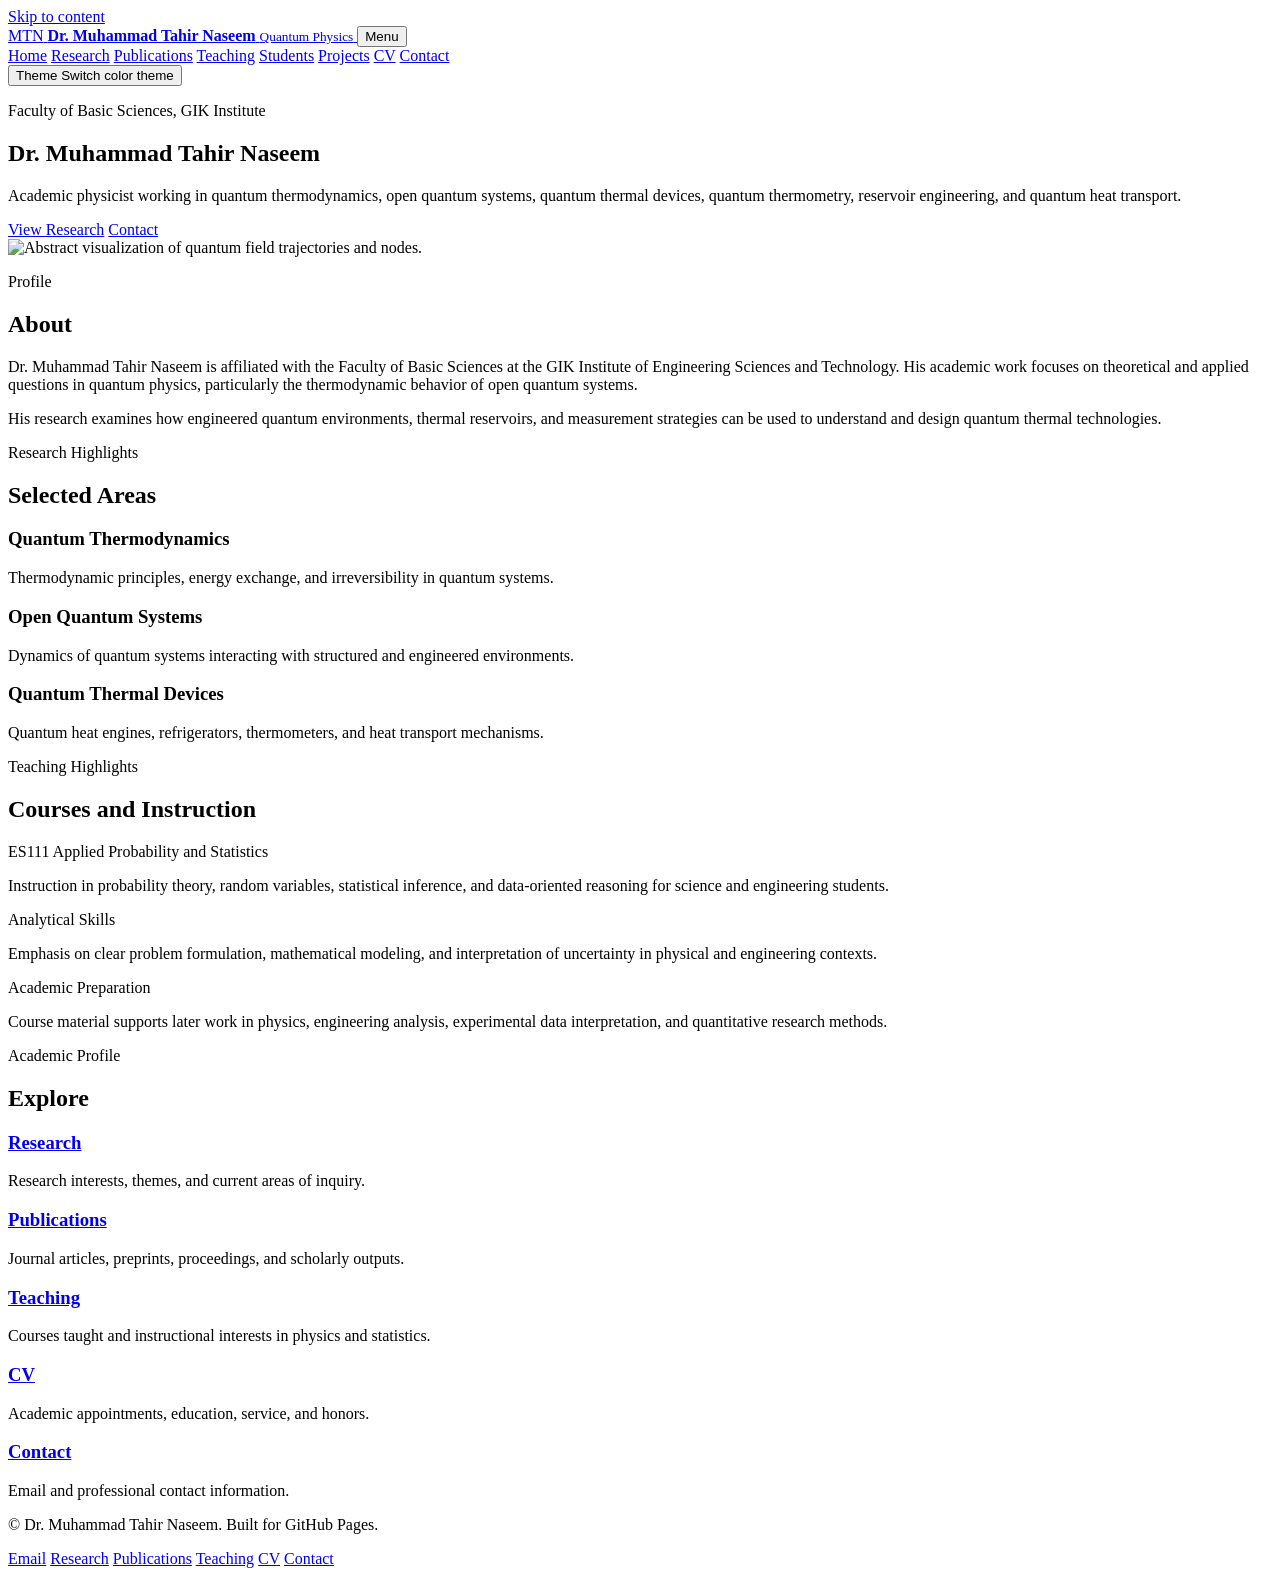
==== index.html @ 57a3befc "Add files via upload" ====
<!doctype html>
<html lang="en">
  <head>
    <meta charset="utf-8">
    <meta name="viewport" content="width=device-width, initial-scale=1">
    <meta name="description" content="Academic homepage of Dr. Muhammad Tahir Naseem, Faculty of Basic Sciences, GIK Institute of Engineering Sciences and Technology.">
    <title>Dr. Muhammad Tahir Naseem | Physicist</title>
    <script src="assets/js/theme-init.js"></script>
    <link rel="stylesheet" href="assets/css/styles.css">
  </head>
  <body>
    <a class="skip-link" href="#main">Skip to content</a>
    <header class="site-header" data-site-header>
      <nav class="nav container" aria-label="Primary navigation">
        <a class="brand" href="index.html" aria-label="Home">
          <span class="brand-mark" aria-hidden="true">MTN</span>
          <span>
            <strong>Dr. Muhammad Tahir Naseem</strong>
            <small>Quantum Physics</small>
          </span>
        </a>
        <button class="nav-toggle" type="button" aria-expanded="false" aria-controls="nav-menu" data-nav-toggle>
          <span></span>
          <span></span>
          <span></span>
          <span class="sr-only">Menu</span>
        </button>
        <div class="nav-menu" id="nav-menu" data-nav-menu>
          <a href="index.html">Home</a>
          <a href="research.html">Research</a>
          <a href="publications.html">Publications</a>
          <a href="teaching.html">Teaching</a>
          <a href="students.html">Students</a>
          <a href="projects.html">Projects</a>
          <a href="cv.html">CV</a>
          <a href="contact.html">Contact</a>
        </div>
        <button class="theme-toggle" type="button" data-theme-toggle aria-label="Switch color theme" title="Switch color theme">
          <span data-theme-icon aria-hidden="true">Theme</span>
          <span class="sr-only" data-theme-label>Switch color theme</span>
        </button>
      </nav>
    </header>

    <main id="main">
      <section class="hero">
        <div class="container hero-grid">
          <div class="hero-copy">
            <p class="eyebrow">Faculty of Basic Sciences, GIK Institute</p>
            <h1>Dr. Muhammad Tahir Naseem</h1>
            <p class="lead">Academic physicist working in quantum thermodynamics, open quantum systems, quantum thermal devices, quantum thermometry, reservoir engineering, and quantum heat transport.</p>
            <div class="hero-actions">
              <a class="button" href="research.html">View Research</a>
              <a class="button secondary" href="contact.html">Contact</a>
            </div>
          </div>
          <div class="hero-visual">
            <img src="assets/img/physics-field.svg" alt="Abstract visualization of quantum field trajectories and nodes.">
          </div>
        </div>
      </section>

      <section class="section">
        <div class="container two-column">
          <div>
            <p class="section-kicker">Profile</p>
            <h2>About</h2>
          </div>
          <div class="prose">
            <p>Dr. Muhammad Tahir Naseem is affiliated with the Faculty of Basic Sciences at the GIK Institute of Engineering Sciences and Technology. His academic work focuses on theoretical and applied questions in quantum physics, particularly the thermodynamic behavior of open quantum systems.</p>
            <p>His research examines how engineered quantum environments, thermal reservoirs, and measurement strategies can be used to understand and design quantum thermal technologies.</p>
          </div>
        </div>
      </section>

      <section class="section muted">
        <div class="container">
          <div class="section-heading">
            <p class="section-kicker">Research Highlights</p>
            <h2>Selected Areas</h2>
          </div>
          <div class="feature-grid">
            <article class="feature-card">
              <span class="icon-dot"></span>
              <h3>Quantum Thermodynamics</h3>
              <p>Thermodynamic principles, energy exchange, and irreversibility in quantum systems.</p>
            </article>
            <article class="feature-card">
              <span class="icon-dot"></span>
              <h3>Open Quantum Systems</h3>
              <p>Dynamics of quantum systems interacting with structured and engineered environments.</p>
            </article>
            <article class="feature-card">
              <span class="icon-dot"></span>
              <h3>Quantum Thermal Devices</h3>
              <p>Quantum heat engines, refrigerators, thermometers, and heat transport mechanisms.</p>
            </article>
          </div>
        </div>
      </section>

      <section class="section">
        <div class="container news-layout">
          <div>
            <p class="section-kicker">Teaching Highlights</p>
            <h2>Courses and Instruction</h2>
          </div>
          <div class="timeline compact">
            <article>
              <time>ES111 Applied Probability and Statistics</time>
              <p>Instruction in probability theory, random variables, statistical inference, and data-oriented reasoning for science and engineering students.</p>
            </article>
            <article>
              <time>Analytical Skills</time>
              <p>Emphasis on clear problem formulation, mathematical modeling, and interpretation of uncertainty in physical and engineering contexts.</p>
            </article>
            <article>
              <time>Academic Preparation</time>
              <p>Course material supports later work in physics, engineering analysis, experimental data interpretation, and quantitative research methods.</p>
            </article>
          </div>
        </div>
      </section>

      <section class="section muted">
        <div class="container">
          <div class="section-heading">
            <p class="section-kicker">Academic Profile</p>
            <h2>Explore</h2>
          </div>
          <div class="feature-grid">
            <article class="feature-card">
              <h3><a href="research.html">Research</a></h3>
              <p>Research interests, themes, and current areas of inquiry.</p>
            </article>
            <article class="feature-card">
              <h3><a href="publications.html">Publications</a></h3>
              <p>Journal articles, preprints, proceedings, and scholarly outputs.</p>
            </article>
            <article class="feature-card">
              <h3><a href="teaching.html">Teaching</a></h3>
              <p>Courses taught and instructional interests in physics and statistics.</p>
            </article>
            <article class="feature-card">
              <h3><a href="cv.html">CV</a></h3>
              <p>Academic appointments, education, service, and honors.</p>
            </article>
            <article class="feature-card">
              <h3><a href="contact.html">Contact</a></h3>
              <p>Email and professional contact information.</p>
            </article>
          </div>
        </div>
      </section>
    </main>

    <footer class="site-footer">
      <div class="container footer-grid">
        <p>&copy; <span data-year></span> Dr. Muhammad Tahir Naseem. Built for GitHub Pages.</p>
        <div class="footer-links">
          <a href="mailto:tahir.naseem@giki.edu.pk">Email</a>
          <a href="research.html">Research</a>
          <a href="publications.html">Publications</a>
          <a href="teaching.html">Teaching</a>
          <a href="cv.html">CV</a>
          <a href="contact.html">Contact</a>
        </div>
      </div>
    </footer>
    <script src="assets/js/main.js"></script>
  </body>
</html>
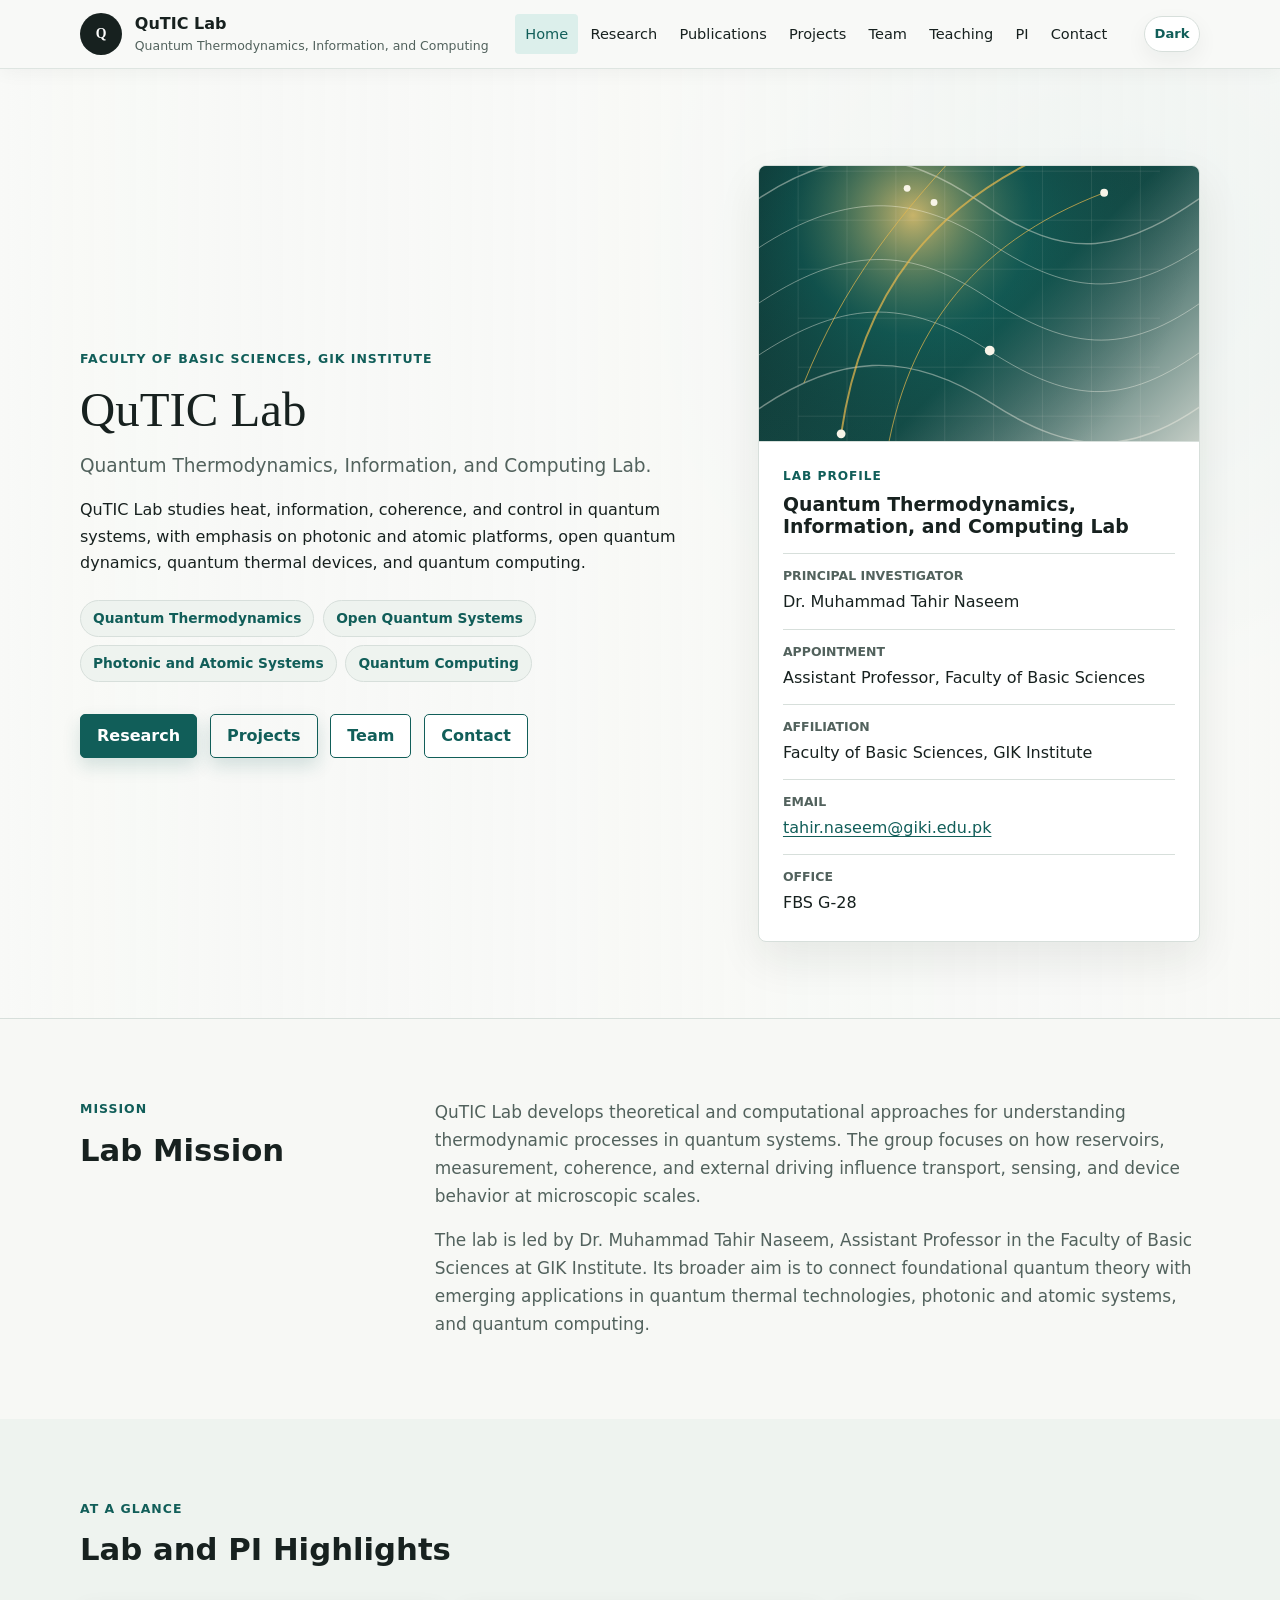
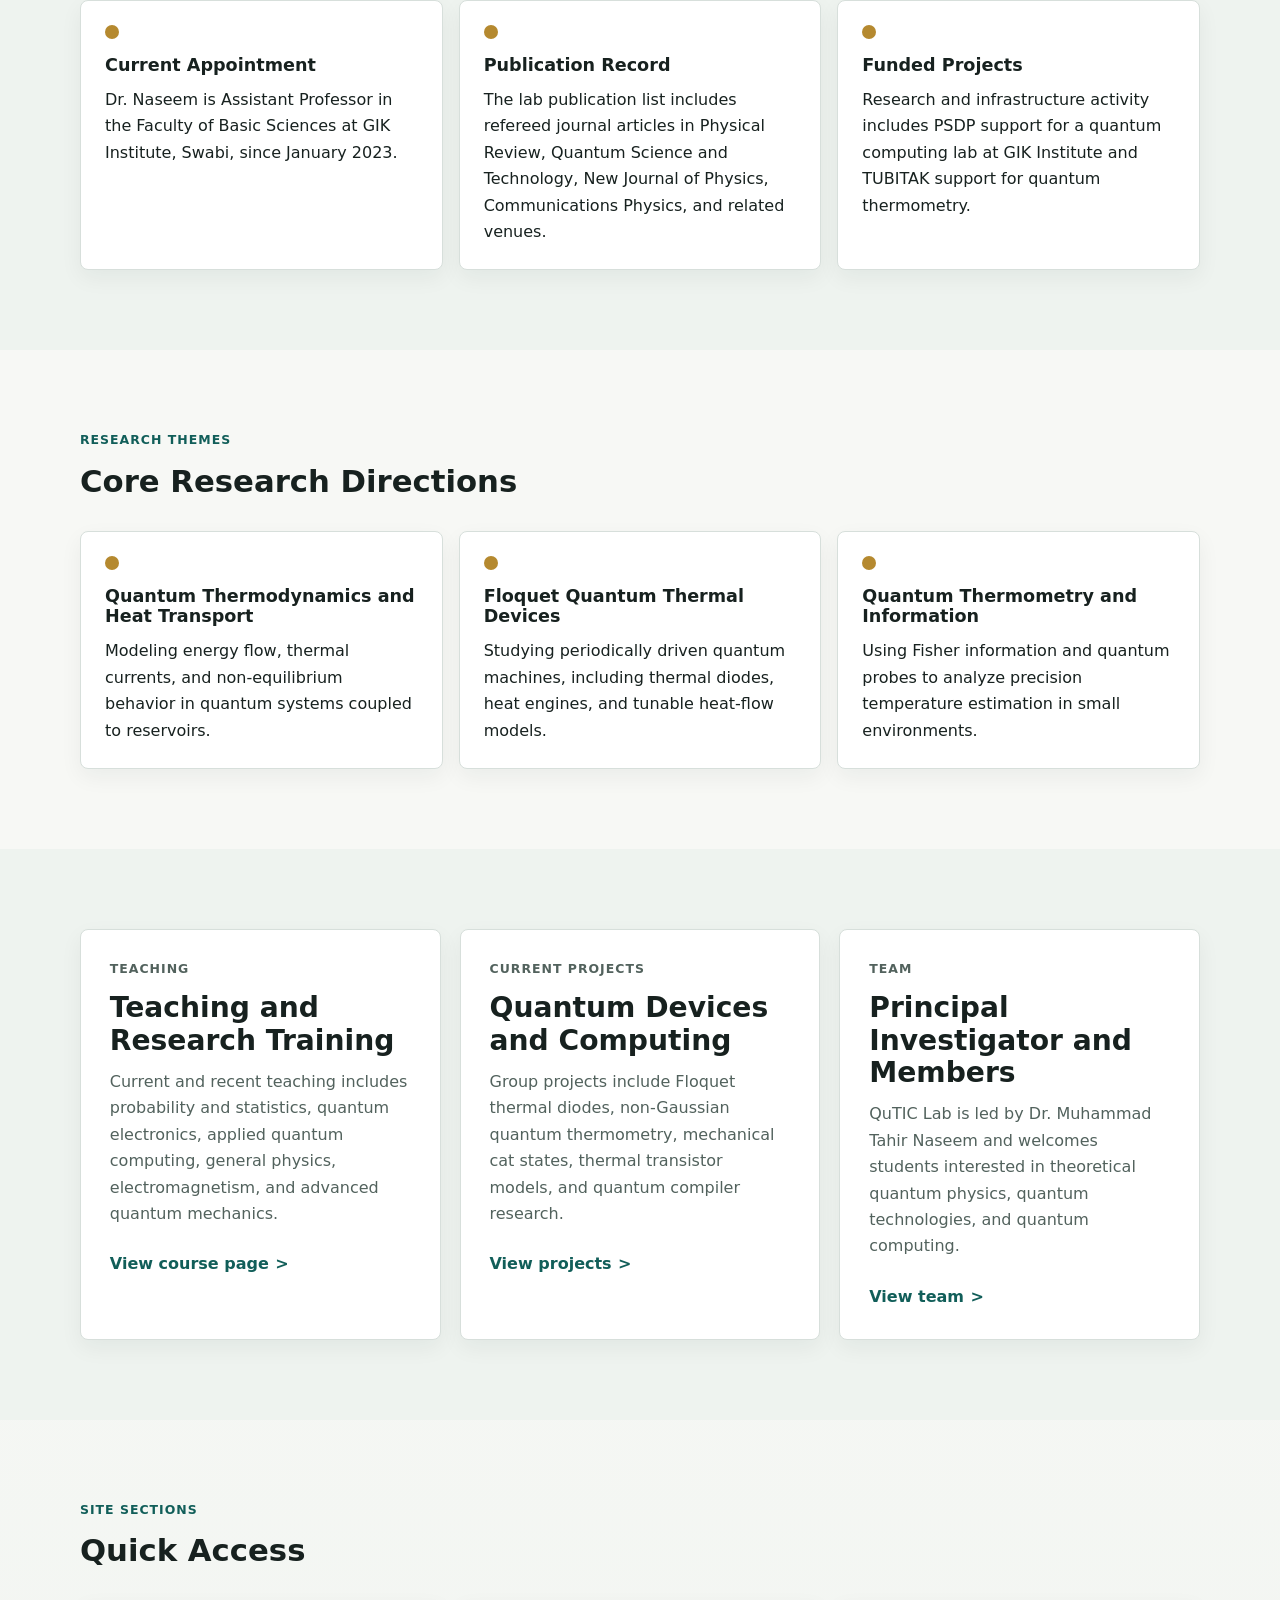
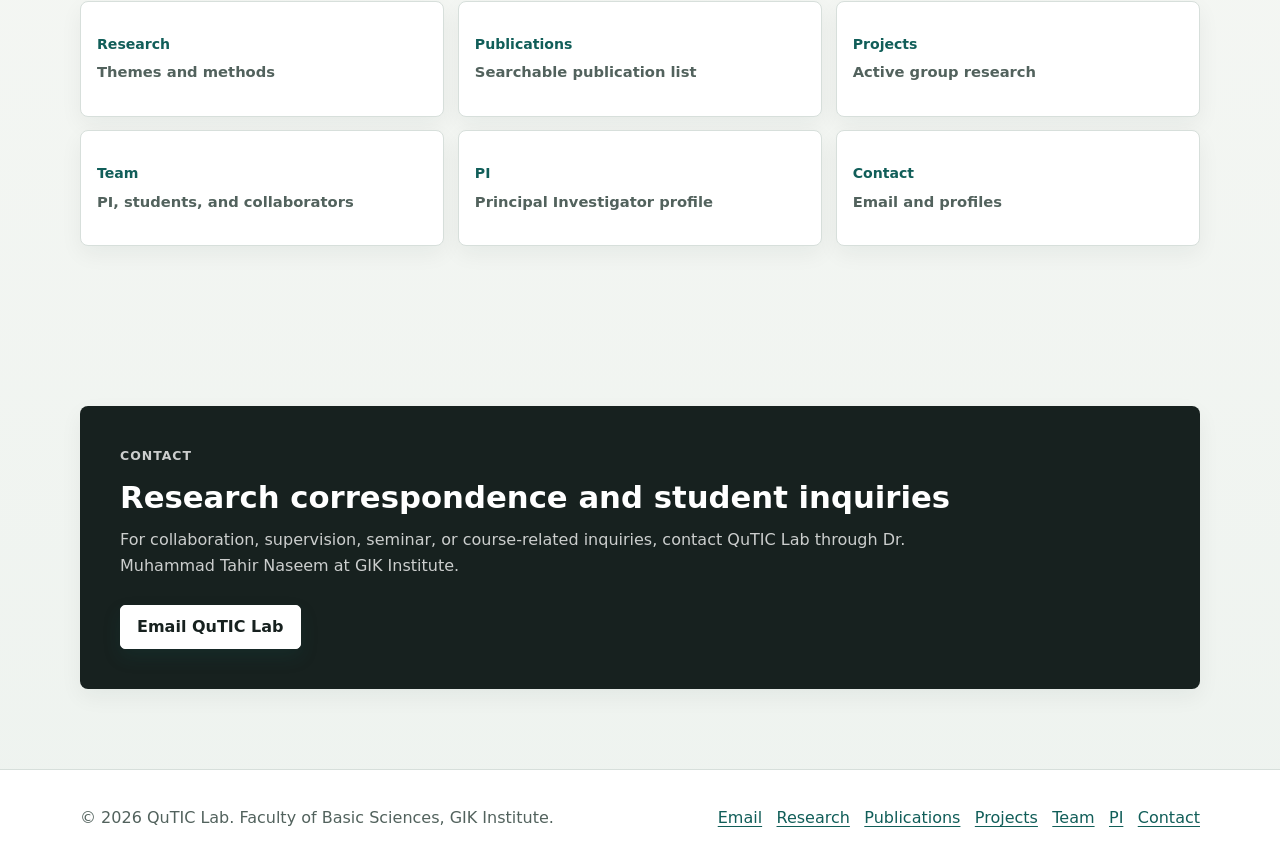
==== commit 73e7a7d0: "Add files via upload" ====
--- a/index.html
+++ b/index.html
@@ -3,8 +3,8 @@
   <head>
     <meta charset="utf-8">
     <meta name="viewport" content="width=device-width, initial-scale=1">
-    <meta name="description" content="Academic homepage of Dr. Muhammad Tahir Naseem, Faculty of Basic Sciences, GIK Institute of Engineering Sciences and Technology.">
-    <title>Dr. Muhammad Tahir Naseem | Physicist</title>
+    <meta name="description" content="QuTIC Lab: Quantum Thermodynamics, Information, and Computing Lab at the Faculty of Basic Sciences, GIK Institute of Engineering Sciences and Technology.">
+    <title>QuTIC Lab | Quantum Thermodynamics, Information, and Computing</title>
     <script src="assets/js/theme-init.js"></script>
     <link rel="stylesheet" href="assets/css/styles.css">
   </head>
@@ -13,10 +13,10 @@
     <header class="site-header" data-site-header>
       <nav class="nav container" aria-label="Primary navigation">
         <a class="brand" href="index.html" aria-label="Home">
-          <span class="brand-mark" aria-hidden="true">MTN</span>
+          <span class="brand-mark" aria-hidden="true">Q</span>
           <span>
-            <strong>Dr. Muhammad Tahir Naseem</strong>
-            <small>Quantum Physics</small>
+            <strong>QuTIC Lab</strong>
+            <small>Quantum Thermodynamics, Information, and Computing</small>
           </span>
         </a>
         <button class="nav-toggle" type="button" aria-expanded="false" aria-controls="nav-menu" data-nav-toggle>
@@ -29,10 +29,10 @@
           <a href="index.html">Home</a>
           <a href="research.html">Research</a>
           <a href="publications.html">Publications</a>
+          <a href="projects.html">Projects</a>
+          <a href="students.html">Team</a>
           <a href="teaching.html">Teaching</a>
-          <a href="students.html">Students</a>
-          <a href="projects.html">Projects</a>
-          <a href="cv.html">CV</a>
+          <a href="cv.html">PI</a>
           <a href="contact.html">Contact</a>
         </div>
         <button class="theme-toggle" type="button" data-theme-toggle aria-label="Switch color theme" title="Switch color theme">
@@ -43,32 +43,70 @@
     </header>
 
     <main id="main">
-      <section class="hero">
+      <section class="hero academic-hero">
         <div class="container hero-grid">
           <div class="hero-copy">
             <p class="eyebrow">Faculty of Basic Sciences, GIK Institute</p>
-            <h1>Dr. Muhammad Tahir Naseem</h1>
-            <p class="lead">Academic physicist working in quantum thermodynamics, open quantum systems, quantum thermal devices, quantum thermometry, reservoir engineering, and quantum heat transport.</p>
+            <h1>QuTIC Lab</h1>
+            <p class="lead">Quantum Thermodynamics, Information, and Computing Lab.</p>
+            <p>QuTIC Lab studies heat, information, coherence, and control in quantum systems, with emphasis on photonic and atomic platforms, open quantum dynamics, quantum thermal devices, and quantum computing.</p>
+            <ul class="hero-tags" aria-label="Research areas">
+              <li>Quantum Thermodynamics</li>
+              <li>Open Quantum Systems</li>
+              <li>Photonic and Atomic Systems</li>
+              <li>Quantum Computing</li>
+            </ul>
             <div class="hero-actions">
-              <a class="button" href="research.html">View Research</a>
-              <a class="button secondary" href="contact.html">Contact</a>
+              <a class="button" href="research.html">Research</a>
+              <a class="button secondary" href="projects.html">Projects</a>
+              <a class="button quiet" href="students.html">Team</a>
+              <a class="button quiet" href="contact.html">Contact</a>
             </div>
           </div>
-          <div class="hero-visual">
-            <img src="assets/img/physics-field.svg" alt="Abstract visualization of quantum field trajectories and nodes.">
-          </div>
+
+          <aside class="profile-panel" aria-label="Academic profile summary">
+            <div class="profile-visual">
+              <img src="assets/img/physics-field.svg" alt="Abstract visualization of quantum field trajectories and nodes.">
+            </div>
+            <div class="profile-details">
+              <p class="profile-label">Lab Profile</p>
+              <h2>Quantum Thermodynamics, Information, and Computing Lab</h2>
+              <dl class="profile-list">
+                <div>
+                  <dt>Principal Investigator</dt>
+                  <dd>Dr. Muhammad Tahir Naseem</dd>
+                </div>
+                <div>
+                  <dt>Appointment</dt>
+                  <dd>Assistant Professor, Faculty of Basic Sciences</dd>
+                </div>
+                <div>
+                  <dt>Affiliation</dt>
+                  <dd>Faculty of Basic Sciences, GIK Institute</dd>
+                </div>
+                <div>
+                  <dt>Email</dt>
+                  <dd><a href="mailto:tahir.naseem@giki.edu.pk">tahir.naseem@giki.edu.pk</a></dd>
+                </div>
+                <div>
+                  <dt>Office</dt>
+                  <dd>FBS G-28</dd>
+                </div>
+              </dl>
+            </div>
+          </aside>
         </div>
       </section>
 
       <section class="section">
         <div class="container two-column">
           <div>
-            <p class="section-kicker">Profile</p>
-            <h2>About</h2>
+            <p class="section-kicker">Mission</p>
+            <h2>Lab Mission</h2>
           </div>
           <div class="prose">
-            <p>Dr. Muhammad Tahir Naseem is affiliated with the Faculty of Basic Sciences at the GIK Institute of Engineering Sciences and Technology. His academic work focuses on theoretical and applied questions in quantum physics, particularly the thermodynamic behavior of open quantum systems.</p>
-            <p>His research examines how engineered quantum environments, thermal reservoirs, and measurement strategies can be used to understand and design quantum thermal technologies.</p>
+            <p>QuTIC Lab develops theoretical and computational approaches for understanding thermodynamic processes in quantum systems. The group focuses on how reservoirs, measurement, coherence, and external driving influence transport, sensing, and device behavior at microscopic scales.</p>
+            <p>The lab is led by Dr. Muhammad Tahir Naseem, Assistant Professor in the Faculty of Basic Sciences at GIK Institute. Its broader aim is to connect foundational quantum theory with emerging applications in quantum thermal technologies, photonic and atomic systems, and quantum computing.</p>
           </div>
         </div>
       </section>
@@ -76,93 +114,133 @@
       <section class="section muted">
         <div class="container">
           <div class="section-heading">
-            <p class="section-kicker">Research Highlights</p>
-            <h2>Selected Areas</h2>
+            <p class="section-kicker">At a Glance</p>
+            <h2>Lab and PI Highlights</h2>
           </div>
           <div class="feature-grid">
             <article class="feature-card">
               <span class="icon-dot"></span>
-              <h3>Quantum Thermodynamics</h3>
-              <p>Thermodynamic principles, energy exchange, and irreversibility in quantum systems.</p>
-            </article>
-            <article class="feature-card">
-              <span class="icon-dot"></span>
-              <h3>Open Quantum Systems</h3>
-              <p>Dynamics of quantum systems interacting with structured and engineered environments.</p>
-            </article>
-            <article class="feature-card">
-              <span class="icon-dot"></span>
-              <h3>Quantum Thermal Devices</h3>
-              <p>Quantum heat engines, refrigerators, thermometers, and heat transport mechanisms.</p>
-            </article>
-          </div>
-        </div>
-      </section>
-
-      <section class="section">
-        <div class="container news-layout">
-          <div>
-            <p class="section-kicker">Teaching Highlights</p>
-            <h2>Courses and Instruction</h2>
-          </div>
-          <div class="timeline compact">
-            <article>
-              <time>ES111 Applied Probability and Statistics</time>
-              <p>Instruction in probability theory, random variables, statistical inference, and data-oriented reasoning for science and engineering students.</p>
-            </article>
-            <article>
-              <time>Analytical Skills</time>
-              <p>Emphasis on clear problem formulation, mathematical modeling, and interpretation of uncertainty in physical and engineering contexts.</p>
-            </article>
-            <article>
-              <time>Academic Preparation</time>
-              <p>Course material supports later work in physics, engineering analysis, experimental data interpretation, and quantitative research methods.</p>
-            </article>
-          </div>
-        </div>
-      </section>
-
-      <section class="section muted">
+              <h3>Current Appointment</h3>
+              <p>Dr. Naseem is Assistant Professor in the Faculty of Basic Sciences at GIK Institute, Swabi, since January 2023.</p>
+            </article>
+            <article class="feature-card">
+              <span class="icon-dot"></span>
+              <h3>Publication Record</h3>
+              <p>The lab publication list includes refereed journal articles in Physical Review, Quantum Science and Technology, New Journal of Physics, Communications Physics, and related venues.</p>
+            </article>
+            <article class="feature-card">
+              <span class="icon-dot"></span>
+              <h3>Funded Projects</h3>
+              <p>Research and infrastructure activity includes PSDP support for a quantum computing lab at GIK Institute and TUBITAK support for quantum thermometry.</p>
+            </article>
+          </div>
+        </div>
+      </section>
+
+      <section class="section">
         <div class="container">
           <div class="section-heading">
-            <p class="section-kicker">Academic Profile</p>
-            <h2>Explore</h2>
-          </div>
-          <div class="feature-grid">
-            <article class="feature-card">
-              <h3><a href="research.html">Research</a></h3>
-              <p>Research interests, themes, and current areas of inquiry.</p>
-            </article>
-            <article class="feature-card">
-              <h3><a href="publications.html">Publications</a></h3>
-              <p>Journal articles, preprints, proceedings, and scholarly outputs.</p>
-            </article>
-            <article class="feature-card">
-              <h3><a href="teaching.html">Teaching</a></h3>
-              <p>Courses taught and instructional interests in physics and statistics.</p>
-            </article>
-            <article class="feature-card">
-              <h3><a href="cv.html">CV</a></h3>
-              <p>Academic appointments, education, service, and honors.</p>
-            </article>
-            <article class="feature-card">
-              <h3><a href="contact.html">Contact</a></h3>
-              <p>Email and professional contact information.</p>
-            </article>
-          </div>
+            <p class="section-kicker">Research Themes</p>
+            <h2>Core Research Directions</h2>
+          </div>
+          <div class="feature-grid elevated-grid">
+            <article class="feature-card">
+              <span class="icon-dot"></span>
+              <h3>Quantum Thermodynamics and Heat Transport</h3>
+              <p>Modeling energy flow, thermal currents, and non-equilibrium behavior in quantum systems coupled to reservoirs.</p>
+            </article>
+            <article class="feature-card">
+              <span class="icon-dot"></span>
+              <h3>Floquet Quantum Thermal Devices</h3>
+              <p>Studying periodically driven quantum machines, including thermal diodes, heat engines, and tunable heat-flow models.</p>
+            </article>
+            <article class="feature-card">
+              <span class="icon-dot"></span>
+              <h3>Quantum Thermometry and Information</h3>
+              <p>Using Fisher information and quantum probes to analyze precision temperature estimation in small environments.</p>
+            </article>
+          </div>
+        </div>
+      </section>
+
+      <section class="section muted">
+        <div class="container academic-split">
+          <article class="highlight-panel">
+            <p class="section-kicker">Teaching</p>
+            <h2>Teaching and Research Training</h2>
+            <p>Current and recent teaching includes probability and statistics, quantum electronics, applied quantum computing, general physics, electromagnetism, and advanced quantum mechanics.</p>
+            <a class="text-link" href="teaching.html">View course page</a>
+          </article>
+          <article class="highlight-panel">
+            <p class="section-kicker">Current Projects</p>
+            <h2>Quantum Devices and Computing</h2>
+            <p>Group projects include Floquet thermal diodes, non-Gaussian quantum thermometry, mechanical cat states, thermal transistor models, and quantum compiler research.</p>
+            <a class="text-link" href="projects.html">View projects</a>
+          </article>
+          <article class="highlight-panel">
+            <p class="section-kicker">Team</p>
+            <h2>Principal Investigator and Members</h2>
+            <p>QuTIC Lab is led by Dr. Muhammad Tahir Naseem and welcomes students interested in theoretical quantum physics, quantum technologies, and quantum computing.</p>
+            <a class="text-link" href="students.html">View team</a>
+          </article>
+        </div>
+      </section>
+
+      <section class="section">
+        <div class="container">
+          <div class="section-heading">
+            <p class="section-kicker">Site Sections</p>
+            <h2>Quick Access</h2>
+          </div>
+          <div class="academic-link-grid">
+            <a class="academic-link-card" href="research.html">
+              <span>Research</span>
+              <strong>Themes and methods</strong>
+            </a>
+            <a class="academic-link-card" href="publications.html">
+              <span>Publications</span>
+              <strong>Searchable publication list</strong>
+            </a>
+            <a class="academic-link-card" href="projects.html">
+              <span>Projects</span>
+              <strong>Active group research</strong>
+            </a>
+            <a class="academic-link-card" href="students.html">
+              <span>Team</span>
+              <strong>PI, students, and collaborators</strong>
+            </a>
+            <a class="academic-link-card" href="cv.html">
+              <span>PI</span>
+              <strong>Principal Investigator profile</strong>
+            </a>
+            <a class="academic-link-card" href="contact.html">
+              <span>Contact</span>
+              <strong>Email and profiles</strong>
+            </a>
+          </div>
+        </div>
+      </section>
+
+      <section class="section">
+        <div class="container callout">
+          <p class="section-kicker">Contact</p>
+          <h2>Research correspondence and student inquiries</h2>
+          <p>For collaboration, supervision, seminar, or course-related inquiries, contact QuTIC Lab through Dr. Muhammad Tahir Naseem at GIK Institute.</p>
+          <a class="button" href="mailto:tahir.naseem@giki.edu.pk">Email QuTIC Lab</a>
         </div>
       </section>
     </main>
 
     <footer class="site-footer">
       <div class="container footer-grid">
-        <p>&copy; <span data-year></span> Dr. Muhammad Tahir Naseem. Built for GitHub Pages.</p>
+        <p>&copy; <span data-year></span> QuTIC Lab. Faculty of Basic Sciences, GIK Institute.</p>
         <div class="footer-links">
           <a href="mailto:tahir.naseem@giki.edu.pk">Email</a>
           <a href="research.html">Research</a>
           <a href="publications.html">Publications</a>
-          <a href="teaching.html">Teaching</a>
-          <a href="cv.html">CV</a>
+          <a href="projects.html">Projects</a>
+          <a href="students.html">Team</a>
+          <a href="cv.html">PI</a>
           <a href="contact.html">Contact</a>
         </div>
       </div>
--- a/assets/css/styles.css
+++ b/assets/css/styles.css
@@ -0,0 +1,1417 @@
+:root {
+  --bg: #f7f8f5;
+  --surface: #ffffff;
+  --surface-soft: #eef3ef;
+  --ink: #17211f;
+  --muted: #52625d;
+  --line: #d7dfdb;
+  --accent: #0f766e;
+  --accent-dark: #115e59;
+  --accent-soft: #dcefeb;
+  --gold: #b5892f;
+  --header-bg: rgba(248, 249, 247, 0.94);
+  --header-border: rgba(217, 224, 220, 0.8);
+  --hero-overlay-start: rgba(248, 249, 247, 0.96);
+  --hero-overlay-end: rgba(248, 249, 247, 0.72);
+  --button-text: #ffffff;
+  --brand-mark-bg: #17211f;
+  --brand-mark-text: #ffffff;
+  --skip-bg: #17211f;
+  --skip-text: #ffffff;
+  --callout-bg: #17211f;
+  --callout-text: #ffffff;
+  --callout-muted: rgba(255, 255, 255, 0.78);
+  --hover-border: rgba(17, 94, 89, 0.32);
+  --focus-ring: rgba(15, 118, 110, 0.28);
+  --shadow: 0 18px 44px rgba(23, 33, 31, 0.08);
+  --card-shadow: 0 8px 22px rgba(23, 33, 31, 0.055);
+  --card-shadow-hover: 0 14px 30px rgba(23, 33, 31, 0.09);
+  --max: 1120px;
+  color-scheme: light;
+}
+
+@media (prefers-color-scheme: dark) {
+  :root:not([data-theme="light"]) {
+    --bg: #0f1413;
+    --surface: #151d1b;
+    --surface-soft: #1d2926;
+    --ink: #eef7f3;
+    --muted: #b8c9c4;
+    --line: #30413d;
+    --accent: #6ee7d8;
+    --accent-dark: #78ddd2;
+    --accent-soft: #173d38;
+    --gold: #d6ad4d;
+    --header-bg: rgba(15, 20, 19, 0.94);
+    --header-border: rgba(48, 65, 61, 0.9);
+    --hero-overlay-start: rgba(15, 20, 19, 0.98);
+    --hero-overlay-end: rgba(15, 20, 19, 0.78);
+    --button-text: #061412;
+    --brand-mark-bg: #78ddd2;
+    --brand-mark-text: #061412;
+    --skip-bg: #eef7f3;
+    --skip-text: #061412;
+    --callout-bg: #dcefeb;
+    --callout-text: #061412;
+    --callout-muted: rgba(6, 20, 18, 0.72);
+    --hover-border: rgba(120, 221, 210, 0.42);
+    --focus-ring: rgba(110, 231, 216, 0.3);
+    --shadow: 0 18px 45px rgba(0, 0, 0, 0.32);
+    --card-shadow: 0 8px 24px rgba(0, 0, 0, 0.22);
+    --card-shadow-hover: 0 14px 34px rgba(0, 0, 0, 0.34);
+    color-scheme: dark;
+  }
+}
+
+:root[data-theme="dark"] {
+  --bg: #0f1413;
+  --surface: #151d1b;
+  --surface-soft: #1d2926;
+  --ink: #eef7f3;
+  --muted: #b8c9c4;
+  --line: #30413d;
+  --accent: #6ee7d8;
+  --accent-dark: #78ddd2;
+  --accent-soft: #173d38;
+  --gold: #d6ad4d;
+  --header-bg: rgba(15, 20, 19, 0.94);
+  --header-border: rgba(48, 65, 61, 0.9);
+  --hero-overlay-start: rgba(15, 20, 19, 0.98);
+  --hero-overlay-end: rgba(15, 20, 19, 0.78);
+  --button-text: #061412;
+  --brand-mark-bg: #78ddd2;
+  --brand-mark-text: #061412;
+  --skip-bg: #eef7f3;
+  --skip-text: #061412;
+  --callout-bg: #dcefeb;
+  --callout-text: #061412;
+  --callout-muted: rgba(6, 20, 18, 0.72);
+  --hover-border: rgba(120, 221, 210, 0.42);
+  --focus-ring: rgba(110, 231, 216, 0.3);
+  --shadow: 0 18px 45px rgba(0, 0, 0, 0.32);
+  --card-shadow: 0 8px 24px rgba(0, 0, 0, 0.22);
+  --card-shadow-hover: 0 14px 34px rgba(0, 0, 0, 0.34);
+  color-scheme: dark;
+}
+
+:root[data-theme="light"] {
+  color-scheme: light;
+}
+
+* {
+  box-sizing: border-box;
+}
+
+html {
+  scroll-behavior: smooth;
+  scroll-padding-top: 96px;
+}
+
+body {
+  margin: 0;
+  font-family: Inter, ui-sans-serif, system-ui, -apple-system, BlinkMacSystemFont, "Segoe UI", sans-serif;
+  color: var(--ink);
+  background:
+    linear-gradient(180deg, var(--bg) 0, var(--bg) 65%, var(--surface-soft) 100%);
+  line-height: 1.65;
+  text-rendering: optimizeLegibility;
+  -webkit-font-smoothing: antialiased;
+}
+
+img {
+  display: block;
+  max-width: 100%;
+}
+
+a {
+  color: var(--accent-dark);
+  text-decoration-thickness: 0.08em;
+  text-underline-offset: 0.2em;
+}
+
+a:hover {
+  color: var(--accent);
+}
+
+:focus-visible {
+  outline: 3px solid var(--focus-ring);
+  outline-offset: 3px;
+}
+
+h1,
+h2,
+h3 {
+  line-height: 1.15;
+  margin: 0 0 0.75rem;
+  letter-spacing: 0;
+}
+
+h1 {
+  font-family: Georgia, "Times New Roman", serif;
+  font-size: clamp(2rem, 4vw, 3.05rem);
+  font-weight: 500;
+}
+
+h2 {
+  font-size: clamp(1.45rem, 2.4vw, 2.05rem);
+}
+
+h3 {
+  font-size: 1.1rem;
+}
+
+p {
+  margin: 0 0 1rem;
+}
+
+p:last-child {
+  margin-bottom: 0;
+}
+
+.container {
+  width: min(100% - 2rem, var(--max));
+  margin-inline: auto;
+}
+
+.narrow {
+  width: min(100% - 2rem, 820px);
+}
+
+.skip-link {
+  position: absolute;
+  left: 1rem;
+  top: -100px;
+  z-index: 20;
+  padding: 0.75rem 1rem;
+  background: var(--skip-bg);
+  color: var(--skip-text);
+  border-radius: 4px;
+}
+
+.skip-link:focus {
+  top: 1rem;
+}
+
+.sr-only {
+  position: absolute;
+  width: 1px;
+  height: 1px;
+  padding: 0;
+  margin: -1px;
+  overflow: hidden;
+  clip: rect(0, 0, 0, 0);
+  white-space: nowrap;
+  border: 0;
+}
+
+.site-header {
+  position: sticky;
+  top: 0;
+  z-index: 10;
+  background: var(--header-bg);
+  backdrop-filter: blur(16px);
+  border-bottom: 1px solid var(--header-border);
+  box-shadow: 0 4px 18px rgba(23, 33, 31, 0.04);
+}
+
+.nav {
+  min-height: 68px;
+  display: flex;
+  align-items: center;
+  justify-content: space-between;
+  gap: 1rem;
+}
+
+.brand {
+  display: inline-flex;
+  align-items: center;
+  gap: 0.8rem;
+  color: var(--ink);
+  text-decoration: none;
+  min-width: 0;
+}
+
+.brand-mark {
+  display: grid;
+  place-items: center;
+  flex: 0 0 42px;
+  width: 42px;
+  height: 42px;
+  border-radius: 50%;
+  background: var(--brand-mark-bg);
+  color: var(--brand-mark-text);
+  font-family: Georgia, "Times New Roman", serif;
+  font-weight: 700;
+  font-size: 0.86rem;
+}
+
+.brand strong {
+  display: block;
+  max-width: min(46vw, 330px);
+  overflow: hidden;
+  text-overflow: ellipsis;
+  white-space: nowrap;
+}
+
+.brand > span:last-child {
+  min-width: 0;
+}
+
+.brand small {
+  display: block;
+  color: var(--muted);
+  font-size: 0.78rem;
+  margin-top: -0.1rem;
+}
+
+.nav-menu {
+  display: flex;
+  align-items: center;
+  justify-content: flex-end;
+  gap: 0.15rem;
+  flex-wrap: wrap;
+}
+
+.nav-menu a {
+  color: var(--ink);
+  text-decoration: none;
+  padding: 0.5rem 0.62rem;
+  border-radius: 4px;
+  font-size: 0.91rem;
+  transition: background-color 160ms ease, color 160ms ease;
+}
+
+.nav-menu a:hover,
+.nav-menu a.active {
+  background: var(--accent-soft);
+  color: var(--accent-dark);
+}
+
+.theme-toggle {
+  order: 3;
+  display: inline-flex;
+  align-items: center;
+  justify-content: center;
+  min-width: 56px;
+  min-height: 36px;
+  border: 1px solid var(--line);
+  border-radius: 999px;
+  background: var(--surface);
+  color: var(--accent-dark);
+  font: inherit;
+  font-size: 0.82rem;
+  font-weight: 800;
+  cursor: pointer;
+  box-shadow: var(--card-shadow);
+  transition: background-color 160ms ease, border-color 160ms ease, color 160ms ease, box-shadow 160ms ease;
+}
+
+.theme-toggle:hover {
+  border-color: var(--hover-border);
+  background: var(--accent-soft);
+}
+
+.nav-toggle {
+  order: 4;
+  display: none;
+  width: 44px;
+  height: 44px;
+  border: 1px solid var(--line);
+  background: var(--surface);
+  border-radius: 6px;
+  padding: 0.65rem;
+}
+
+.nav-toggle span:not(.sr-only) {
+  display: block;
+  width: 100%;
+  height: 2px;
+  margin: 5px 0;
+  background: var(--ink);
+}
+
+.hero {
+  padding: clamp(4rem, 8vw, 6rem) 0 clamp(3.5rem, 6vw, 5rem);
+  background:
+    linear-gradient(90deg, var(--hero-overlay-start), var(--hero-overlay-end)),
+    radial-gradient(circle at 85% 20%, rgba(15, 118, 110, 0.16), transparent 34%);
+}
+
+.academic-hero {
+  border-bottom: 1px solid var(--line);
+}
+
+.hero-grid {
+  display: grid;
+  grid-template-columns: minmax(0, 1fr) minmax(320px, 0.72fr);
+  gap: clamp(2rem, 5vw, 4.5rem);
+  align-items: center;
+}
+
+.hero-copy {
+  max-width: 760px;
+}
+
+.hero-tags {
+  display: flex;
+  flex-wrap: wrap;
+  gap: 0.55rem;
+  list-style: none;
+  padding: 0;
+  margin: 1.5rem 0 0;
+}
+
+.hero-tags li {
+  border: 1px solid var(--line);
+  border-radius: 999px;
+  background: var(--surface-soft);
+  color: var(--accent-dark);
+  font-size: 0.86rem;
+  font-weight: 780;
+  padding: 0.36rem 0.75rem;
+}
+
+.hero-visual {
+  border: 1px solid var(--line);
+  background: var(--surface);
+  box-shadow: var(--shadow);
+  overflow: hidden;
+  border-radius: 8px;
+}
+
+.hero-visual img {
+  width: 100%;
+  aspect-ratio: 1 / 1;
+  object-fit: cover;
+}
+
+.profile-panel {
+  background: var(--surface);
+  border: 1px solid var(--line);
+  border-radius: 8px;
+  box-shadow: var(--shadow);
+  overflow: hidden;
+}
+
+.profile-visual {
+  background: var(--surface-soft);
+  border-bottom: 1px solid var(--line);
+}
+
+.profile-visual img {
+  width: 100%;
+  aspect-ratio: 16 / 10;
+  object-fit: cover;
+}
+
+.profile-details {
+  padding: clamp(1.1rem, 2.5vw, 1.5rem);
+}
+
+.profile-label {
+  color: var(--accent-dark);
+  font-size: 0.76rem;
+  font-weight: 800;
+  letter-spacing: 0.08em;
+  text-transform: uppercase;
+  margin-bottom: 0.5rem;
+}
+
+.profile-details h2 {
+  font-size: 1.18rem;
+  margin-bottom: 1rem;
+}
+
+.profile-list {
+  display: grid;
+  gap: 0.8rem;
+  margin: 0;
+}
+
+.profile-list div {
+  border-top: 1px solid var(--line);
+  padding-top: 0.75rem;
+}
+
+.profile-list dt {
+  color: var(--muted);
+  font-size: 0.78rem;
+  font-weight: 800;
+  text-transform: uppercase;
+}
+
+.profile-list dd {
+  margin: 0.15rem 0 0;
+  color: var(--ink);
+}
+
+.eyebrow,
+.section-kicker {
+  color: var(--accent-dark);
+  font-size: 0.78rem;
+  font-weight: 750;
+  letter-spacing: 0.08em;
+  text-transform: uppercase;
+  margin-bottom: 0.8rem;
+}
+
+.lead {
+  color: var(--muted);
+  font-size: clamp(1.02rem, 1.8vw, 1.16rem);
+  max-width: 720px;
+}
+
+.hero-actions {
+  display: flex;
+  flex-wrap: wrap;
+  gap: 0.8rem;
+  margin-top: 2rem;
+}
+
+.button,
+.filter-button,
+.text-button {
+  display: inline-flex;
+  align-items: center;
+  justify-content: center;
+  min-height: 44px;
+  border: 1px solid var(--accent-dark);
+  border-radius: 5px;
+  padding: 0.65rem 1rem;
+  font: inherit;
+  font-weight: 700;
+  line-height: 1.1;
+  cursor: pointer;
+  transition: background-color 160ms ease, border-color 160ms ease, color 160ms ease, transform 160ms ease, box-shadow 160ms ease;
+}
+
+.button {
+  background: var(--accent-dark);
+  color: var(--button-text);
+  text-decoration: none;
+  box-shadow: 0 8px 18px rgba(17, 94, 89, 0.16);
+}
+
+.button:hover {
+  background: var(--accent);
+  color: var(--button-text);
+  transform: translateY(-1px);
+}
+
+.button.secondary {
+  background: transparent;
+  color: var(--accent-dark);
+}
+
+.button.quiet {
+  background: var(--surface);
+  color: var(--accent-dark);
+  box-shadow: none;
+}
+
+.button.quiet:hover {
+  background: var(--accent-soft);
+  color: var(--accent-dark);
+}
+
+.section {
+  padding: clamp(3.5rem, 7vw, 5rem) 0;
+}
+
+.muted {
+  background: var(--surface-soft);
+}
+
+.two-column,
+.news-layout,
+.split-list {
+  display: grid;
+  grid-template-columns: minmax(190px, 0.38fr) minmax(0, 1fr);
+  gap: clamp(2rem, 5vw, 4rem);
+}
+
+.prose {
+  color: var(--muted);
+  font-size: 1.06rem;
+}
+
+.section-heading {
+  max-width: 720px;
+  margin-bottom: clamp(1.3rem, 3vw, 2rem);
+}
+
+.feature-grid,
+.course-grid,
+.people-grid,
+.project-grid,
+.contact-grid,
+.research-theme-grid {
+  display: grid;
+  grid-template-columns: repeat(3, minmax(0, 1fr));
+  gap: 1rem;
+}
+
+.feature-card,
+.course-card,
+.person-card,
+.project-card,
+.contact-card,
+.theme-card {
+  background: var(--surface);
+  border: 1px solid var(--line);
+  border-radius: 8px;
+  padding: clamp(1.15rem, 2.4vw, 1.5rem);
+  min-width: 0;
+  box-shadow: var(--card-shadow);
+}
+
+.elevated-grid .feature-card {
+  min-height: 190px;
+}
+
+.feature-card,
+.course-card,
+.person-card,
+.project-card,
+.contact-card,
+.theme-card,
+.publication-card,
+.resource-card,
+.download-card,
+.weekly-list article {
+  transition: border-color 160ms ease, box-shadow 160ms ease, transform 160ms ease;
+}
+
+.feature-card:hover,
+.course-card:hover,
+.person-card:hover,
+.project-card:hover,
+.contact-card:hover,
+.theme-card:hover,
+.publication-card:hover,
+.resource-card:hover,
+.download-card:hover,
+.weekly-list article:hover {
+  border-color: var(--hover-border);
+  box-shadow: var(--card-shadow-hover);
+  transform: translateY(-2px);
+}
+
+.course-card h2,
+.project-card h2,
+.contact-card h2 {
+  font-size: 1.25rem;
+}
+
+.contact-card .button,
+.contact-card .text-button {
+  margin-top: 0.45rem;
+  margin-right: 0.45rem;
+}
+
+.academic-split {
+  display: grid;
+  grid-template-columns: repeat(3, minmax(0, 1fr));
+  gap: 1.2rem;
+}
+
+.highlight-panel {
+  background: var(--surface);
+  border: 1px solid var(--line);
+  border-radius: 8px;
+  box-shadow: var(--card-shadow);
+  padding: clamp(1.3rem, 3vw, 1.8rem);
+}
+
+.highlight-panel h2 {
+  font-size: clamp(1.35rem, 2.2vw, 1.8rem);
+}
+
+.highlight-panel p {
+  color: var(--muted);
+}
+
+.text-link {
+  display: inline-flex;
+  align-items: center;
+  margin-top: 0.5rem;
+  color: var(--accent-dark);
+  font-weight: 800;
+  text-decoration: none;
+}
+
+.text-link::after {
+  content: ">";
+  margin-left: 0.4rem;
+}
+
+.academic-link-grid {
+  display: grid;
+  grid-template-columns: repeat(3, minmax(0, 1fr));
+  gap: 0.85rem;
+}
+
+.academic-link-card {
+  display: grid;
+  gap: 0.25rem;
+  min-height: 116px;
+  align-content: center;
+  background: var(--surface);
+  border: 1px solid var(--line);
+  border-radius: 8px;
+  color: var(--ink);
+  text-decoration: none;
+  padding: 1rem;
+  box-shadow: var(--card-shadow);
+  transition: border-color 160ms ease, box-shadow 160ms ease, transform 160ms ease;
+}
+
+.academic-link-card:hover {
+  border-color: var(--hover-border);
+  box-shadow: var(--card-shadow-hover);
+  color: var(--ink);
+  transform: translateY(-2px);
+}
+
+.academic-link-card span {
+  color: var(--accent-dark);
+  font-size: 0.88rem;
+  font-weight: 850;
+}
+
+.academic-link-card strong {
+  color: var(--muted);
+  font-size: 0.92rem;
+}
+
+.project-detail-grid {
+  display: grid;
+  grid-template-columns: repeat(2, minmax(0, 1fr));
+  gap: 1.2rem;
+}
+
+.project-detail-card {
+  display: flex;
+  flex-direction: column;
+  gap: 0.8rem;
+}
+
+.project-detail-card p {
+  color: var(--muted);
+  margin-bottom: 0;
+}
+
+.project-detail-card .project-status {
+  color: var(--accent-dark);
+}
+
+.project-meta {
+  border-top: 1px solid var(--line);
+  padding-top: 0.75rem;
+}
+
+.project-meta h3 {
+  font-size: 0.95rem;
+  margin-bottom: 0.3rem;
+}
+
+.course-info-grid,
+.resource-grid,
+.download-grid {
+  display: grid;
+  grid-template-columns: repeat(3, minmax(0, 1fr));
+  gap: 1rem;
+}
+
+.weekly-list {
+  display: grid;
+  gap: 0.75rem;
+}
+
+.weekly-list article {
+  display: grid;
+  grid-template-columns: 110px minmax(0, 1fr);
+  gap: 1rem;
+  align-items: start;
+  background: var(--surface);
+  border: 1px solid var(--line);
+  border-radius: 8px;
+  padding: 1rem;
+  box-shadow: var(--card-shadow);
+}
+
+.weekly-list span {
+  color: var(--accent-dark);
+  font-weight: 850;
+}
+
+.weekly-list p,
+.note {
+  color: var(--muted);
+  margin-bottom: 0;
+}
+
+.assessment-table {
+  background: var(--surface);
+  border: 1px solid var(--line);
+  border-radius: 8px;
+  overflow: hidden;
+  box-shadow: var(--card-shadow);
+}
+
+.assessment-table div {
+  display: flex;
+  align-items: center;
+  justify-content: space-between;
+  gap: 1rem;
+  padding: 0.9rem 1rem;
+  border-bottom: 1px solid var(--line);
+}
+
+.assessment-table div:last-child {
+  border-bottom: 0;
+}
+
+.assessment-table strong {
+  color: var(--accent-dark);
+  font-size: 1.05rem;
+}
+
+.note {
+  margin-top: 1rem;
+}
+
+.resource-card,
+.download-card {
+  background: var(--surface);
+  border: 1px solid var(--line);
+  border-radius: 8px;
+  padding: 1.25rem;
+  box-shadow: var(--card-shadow);
+}
+
+.resource-card p {
+  color: var(--muted);
+  margin-bottom: 0;
+}
+
+.download-card {
+  display: grid;
+  gap: 0.35rem;
+  text-decoration: none;
+  color: var(--ink);
+}
+
+.download-card:hover {
+  border-color: var(--accent-dark);
+  color: var(--ink);
+}
+
+.download-card span {
+  color: var(--muted);
+}
+
+.research-theme-grid {
+  grid-template-columns: repeat(2, minmax(0, 1fr));
+  gap: 1.2rem;
+}
+
+.theme-card {
+  display: flex;
+  flex-direction: column;
+  gap: 0.8rem;
+}
+
+.theme-card h2 {
+  font-size: 1.35rem;
+  margin-bottom: 0;
+}
+
+.theme-card p {
+  color: var(--muted);
+  margin-bottom: 0;
+}
+
+.theme-meta {
+  border-top: 1px solid var(--line);
+  padding-top: 0.9rem;
+  margin-top: auto;
+}
+
+.theme-meta h3 {
+  color: var(--ink);
+  font-size: 0.95rem;
+  margin-bottom: 0.35rem;
+}
+
+.icon-dot {
+  display: block;
+  width: 14px;
+  height: 14px;
+  border-radius: 50%;
+  background: var(--gold);
+  margin-bottom: 1rem;
+}
+
+.timeline {
+  display: grid;
+  gap: 1rem;
+}
+
+.timeline article,
+.research-item,
+.cv-section {
+  border-top: 1px solid var(--line);
+  padding-top: 1.2rem;
+}
+
+.timeline time,
+.pub-year,
+.term,
+.project-status,
+.cv-item time {
+  color: var(--accent-dark);
+  font-weight: 800;
+  font-size: 0.9rem;
+}
+
+.page-hero {
+  padding: clamp(3.5rem, 7vw, 4.75rem) 0 clamp(2.75rem, 5vw, 3.75rem);
+  background: var(--surface-soft);
+  border-bottom: 1px solid var(--line);
+}
+
+.page-hero h1 {
+  font-size: clamp(1.85rem, 3.2vw, 2.55rem);
+}
+
+.research-list {
+  display: grid;
+  gap: 2rem;
+}
+
+.research-item p {
+  color: var(--muted);
+  max-width: 820px;
+}
+
+.tag-list {
+  display: flex;
+  flex-wrap: wrap;
+  gap: 0.5rem;
+  list-style: none;
+  padding: 0;
+  margin: 1rem 0 0;
+}
+
+.tag-list li {
+  background: var(--surface-soft);
+  border: 1px solid var(--line);
+  border-radius: 999px;
+  color: var(--accent-dark);
+  font-size: 0.85rem;
+  font-weight: 700;
+  padding: 0.25rem 0.65rem;
+}
+
+.toolbar {
+  display: flex;
+  flex-wrap: wrap;
+  gap: 0.6rem;
+  margin-bottom: 1.4rem;
+}
+
+.publication-controls {
+  display: grid;
+  grid-template-columns: minmax(240px, 1.4fr) minmax(220px, 1fr) minmax(160px, 0.55fr);
+  gap: 0.9rem;
+  align-items: end;
+  margin-bottom: 1rem;
+}
+
+.field {
+  display: grid;
+  gap: 0.35rem;
+  color: var(--ink);
+  font-weight: 750;
+}
+
+.field span {
+  font-size: 0.86rem;
+}
+
+.field input,
+.field select {
+  width: 100%;
+  min-height: 46px;
+  border: 1px solid var(--line);
+  border-radius: 6px;
+  background: var(--surface);
+  color: var(--ink);
+  font: inherit;
+  padding: 0.65rem 0.75rem;
+}
+
+.field input:focus-visible,
+.field select:focus-visible {
+  outline: 3px solid var(--focus-ring);
+  border-color: var(--accent-dark);
+}
+
+.publication-summary {
+  color: var(--muted);
+  font-weight: 700;
+  margin: 0.4rem 0 1.2rem;
+}
+
+.publication-card-list {
+  display: grid;
+  gap: 1rem;
+}
+
+.publication-card {
+  background: var(--surface);
+  border: 1px solid var(--line);
+  border-radius: 8px;
+  padding: 1.35rem;
+  box-shadow: var(--card-shadow);
+}
+
+.publication-card h2 {
+  font-size: 1.35rem;
+  margin-bottom: 0.6rem;
+}
+
+.publication-card p {
+  margin-bottom: 0.45rem;
+}
+
+.publication-card-meta {
+  display: flex;
+  flex-wrap: wrap;
+  align-items: center;
+  gap: 0.65rem;
+  margin-bottom: 0.7rem;
+}
+
+.publication-category {
+  background: var(--surface-soft);
+  border: 1px solid var(--line);
+  border-radius: 999px;
+  color: var(--accent-dark);
+  font-size: 0.8rem;
+  font-weight: 800;
+  padding: 0.2rem 0.6rem;
+}
+
+.publication-authors,
+.publication-journal,
+.empty-state {
+  color: var(--muted);
+}
+
+.filter-button,
+.text-button {
+  background: var(--surface);
+  color: var(--accent-dark);
+}
+
+.filter-button.active,
+.filter-button:hover,
+.text-button:hover {
+  background: var(--accent-dark);
+  color: var(--button-text);
+}
+
+.publication-list {
+  list-style: none;
+  padding: 0;
+  margin: 0;
+  display: grid;
+  gap: 1rem;
+}
+
+.publication-list li {
+  background: var(--surface);
+  border: 1px solid var(--line);
+  border-radius: 8px;
+  padding: 1.4rem;
+}
+
+.publication-list li.hidden {
+  display: none;
+}
+
+.publication-list h2 {
+  font-size: 1.35rem;
+}
+
+.pub-links,
+.footer-links {
+  display: flex;
+  flex-wrap: wrap;
+  gap: 0.9rem;
+}
+
+.people-section {
+  display: grid;
+  gap: 1rem;
+}
+
+.person-card span {
+  color: var(--muted);
+  font-size: 0.9rem;
+}
+
+.featured-person {
+  grid-column: span 2;
+}
+
+.clean-list {
+  margin: 0;
+  padding-left: 1.1rem;
+  color: var(--muted);
+}
+
+.clean-list li + li {
+  margin-top: 0.65rem;
+}
+
+.callout {
+  background: var(--callout-bg);
+  color: var(--callout-text);
+  border-radius: 8px;
+  padding: clamp(1.5rem, 4vw, 2.5rem);
+  box-shadow: var(--card-shadow);
+}
+
+.callout p {
+  color: var(--callout-muted);
+  max-width: 800px;
+}
+
+.callout .button {
+  background: var(--surface);
+  color: var(--ink);
+  border-color: var(--surface);
+  margin-top: 0.6rem;
+}
+
+.cv {
+  display: grid;
+  gap: 2rem;
+}
+
+.cv-summary {
+  color: var(--muted);
+  max-width: 860px;
+  font-size: 1.05rem;
+}
+
+.cv-item {
+  display: grid;
+  grid-template-columns: 140px minmax(0, 1fr);
+  gap: 1rem;
+  padding: 1rem 0;
+  border-bottom: 1px solid var(--line);
+}
+
+.cv-publications {
+  margin: 0 0 1rem;
+  padding-left: 1.25rem;
+  color: var(--muted);
+}
+
+.cv-publications li + li {
+  margin-top: 0.75rem;
+}
+
+.contact-card {
+  min-height: 180px;
+}
+
+.site-footer {
+  padding: 2.2rem 0;
+  border-top: 1px solid var(--line);
+  background: var(--surface);
+  color: var(--muted);
+}
+
+.footer-grid {
+  display: flex;
+  align-items: center;
+  justify-content: space-between;
+  gap: 1rem;
+  flex-wrap: wrap;
+}
+
+.footer-grid p {
+  margin: 0;
+}
+
+@media (prefers-reduced-motion: reduce) {
+  *,
+  *::before,
+  *::after {
+    scroll-behavior: auto !important;
+    transition-duration: 0.01ms !important;
+    animation-duration: 0.01ms !important;
+    animation-iteration-count: 1 !important;
+  }
+}
+
+@media (max-width: 920px) {
+  .nav-toggle {
+    display: block;
+  }
+
+  .nav-menu {
+    position: absolute;
+    inset: 68px 1rem auto 1rem;
+    display: none;
+    flex-direction: column;
+    align-items: stretch;
+    background: var(--surface);
+    border: 1px solid var(--line);
+    border-radius: 8px;
+    box-shadow: var(--shadow);
+    padding: 0.6rem;
+  }
+
+  .nav-menu.open {
+    display: flex;
+  }
+
+  .nav-menu a {
+    padding: 0.8rem 0.85rem;
+  }
+
+  .hero-grid,
+  .two-column,
+  .news-layout,
+  .split-list,
+  .academic-split {
+    grid-template-columns: 1fr;
+  }
+
+  .profile-panel {
+    max-width: 620px;
+  }
+
+  .feature-grid,
+  .course-info-grid,
+  .course-grid,
+  .resource-grid,
+  .download-grid,
+  .people-grid,
+  .project-grid,
+  .contact-grid,
+  .research-theme-grid {
+    grid-template-columns: repeat(2, minmax(0, 1fr));
+  }
+
+  .featured-person {
+    grid-column: span 2;
+  }
+
+  .publication-controls {
+    grid-template-columns: 1fr;
+  }
+
+  .project-detail-grid {
+    grid-template-columns: 1fr;
+  }
+
+  .academic-link-grid {
+    grid-template-columns: repeat(2, minmax(0, 1fr));
+  }
+}
+
+@media (max-width: 640px) {
+  .container,
+  .narrow {
+    width: min(100% - 1.25rem, var(--max));
+  }
+
+  .nav {
+    min-height: 68px;
+    gap: 0.55rem;
+  }
+
+  .brand {
+    gap: 0.6rem;
+  }
+
+  .brand-mark {
+    flex-basis: 40px;
+    width: 40px;
+    height: 40px;
+    font-size: 0.76rem;
+  }
+
+  .brand strong {
+    max-width: 38vw;
+  }
+
+  .nav-menu {
+    inset: 68px 0.625rem auto 0.625rem;
+  }
+
+  .theme-toggle {
+    min-width: 56px;
+    min-height: 36px;
+    font-size: 0.76rem;
+  }
+
+  .brand small {
+    display: none;
+  }
+
+  .hero,
+  .page-hero {
+    padding: 3.25rem 0 2.5rem;
+  }
+
+  .hero-tags {
+    gap: 0.45rem;
+  }
+
+  .hero-tags li {
+    font-size: 0.8rem;
+  }
+
+  .section {
+    padding: 3.25rem 0;
+  }
+
+  .feature-grid,
+  .course-info-grid,
+  .course-grid,
+  .resource-grid,
+  .download-grid,
+  .people-grid,
+  .project-grid,
+  .contact-grid,
+  .research-theme-grid {
+    grid-template-columns: 1fr;
+  }
+
+  .featured-person {
+    grid-column: auto;
+  }
+
+  .weekly-list article {
+    grid-template-columns: 1fr;
+    gap: 0.25rem;
+  }
+
+  .academic-link-grid {
+    grid-template-columns: 1fr;
+  }
+
+  .cv-item {
+    grid-template-columns: 1fr;
+    gap: 0.25rem;
+  }
+
+  .button,
+  .filter-button,
+  .text-button {
+    width: 100%;
+  }
+}
+
+@media print {
+  @page {
+    margin: 0.7in;
+  }
+
+  .site-header,
+  .site-footer,
+  .button,
+  .nav-toggle,
+  .theme-toggle,
+  .hero-actions {
+    display: none !important;
+  }
+
+  html {
+    scroll-padding-top: 0;
+  }
+
+  body {
+    background: white;
+    color: black;
+    font-size: 11pt;
+    line-height: 1.45;
+  }
+
+  .page-hero,
+  .section {
+    padding: 1rem 0;
+    background: white;
+  }
+
+  .container,
+  .narrow {
+    width: 100%;
+  }
+
+  h1,
+  h2,
+  h3 {
+    color: black;
+    break-after: avoid;
+  }
+
+  h1 {
+    font-size: 24pt;
+  }
+
+  h2 {
+    font-size: 16pt;
+  }
+
+  a {
+    color: black;
+    text-decoration: none;
+  }
+
+  .lead,
+  .prose,
+  .cv-summary,
+  .clean-list,
+  .cv-publications,
+  .cv-item p {
+    color: black;
+  }
+
+  .cv {
+    gap: 1rem;
+  }
+
+  .cv-section,
+  .cv-item,
+  .publication-card,
+  .project-card,
+  .theme-card,
+  .course-card {
+    break-inside: avoid;
+  }
+
+  .feature-card,
+  .course-card,
+  .person-card,
+  .project-card,
+  .contact-card,
+  .theme-card,
+  .publication-card,
+  .resource-card,
+  .download-card,
+  .weekly-list article,
+  .assessment-table,
+  .callout {
+    box-shadow: none;
+    transform: none;
+  }
+}
